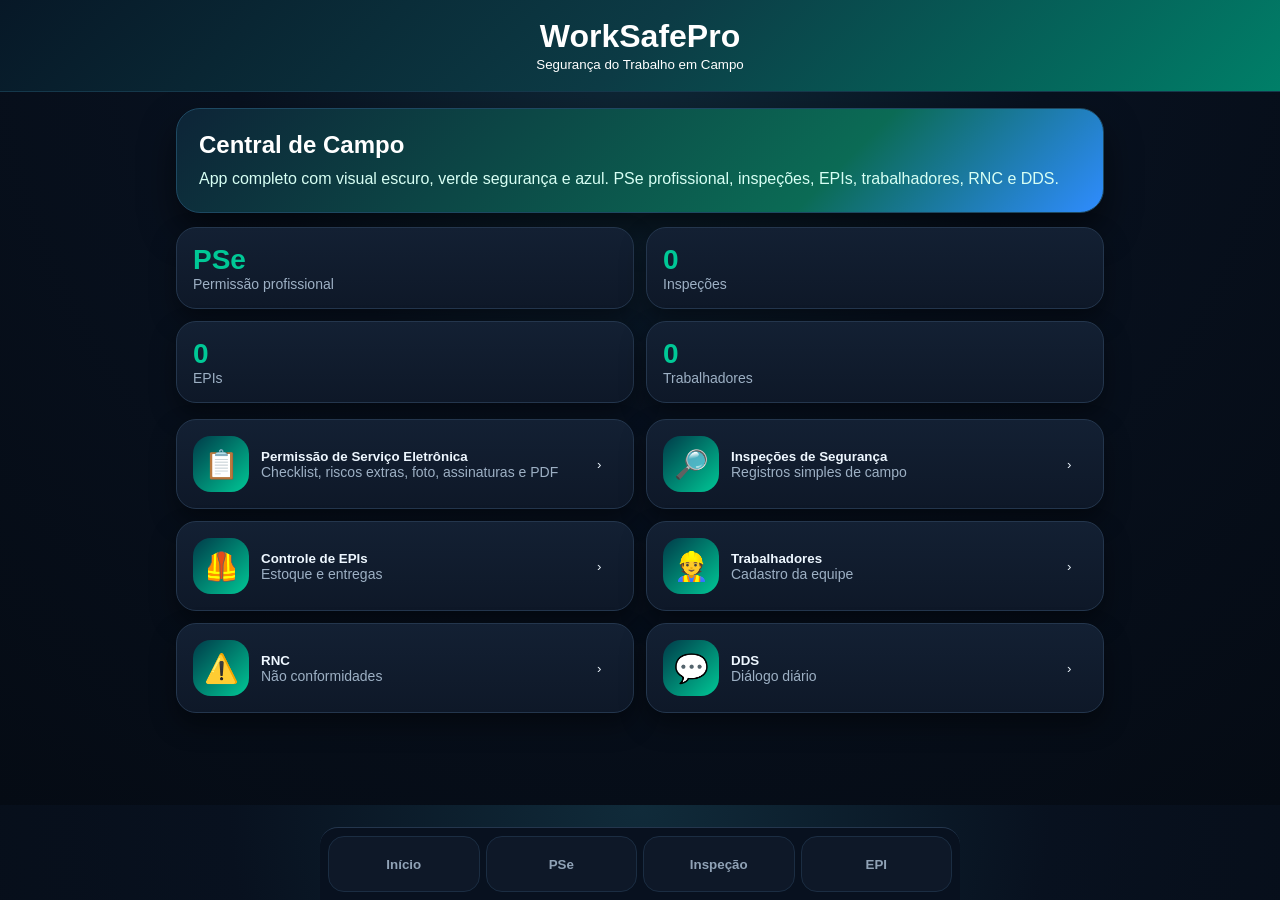
==== app/src/main/assets/app-full-dark.html @ dd575f2f "Add dark green blue full app shell" ====
<!DOCTYPE html><html lang="pt-BR"><head><meta charset="UTF-8"><meta name="viewport" content="width=device-width,initial-scale=1,maximum-scale=1,user-scalable=no"><title>WorkSafePro</title><style>*{box-sizing:border-box}:root{--bg:#08111f;--bg2:#0d1b2e;--card:#111c2e;--line:#24364d;--txt:#eef7ff;--mut:#9db0c4;--g:#00c896;--b:#2f8cff;--r:#ff4c4c}body{margin:0;background:radial-gradient(circle at top,#102b3a 0,#08111f 40%,#050b14 100%);font-family:Arial,sans-serif;color:var(--txt)}.top{background:linear-gradient(135deg,#071827,#0c3b45,#007f68);color:white;padding:18px;text-align:center;position:sticky;top:0;z-index:10;border-bottom:1px solid #15384b}.top h1{margin:0}.main{padding:16px 16px 92px;max-width:960px;margin:auto}.hero{background:linear-gradient(135deg,#0d2437,#0b6b55 70%,#2f8cff);color:white;border:1px solid #1e4962;border-radius:24px;padding:22px;margin-bottom:14px;box-shadow:0 18px 34px #0008}.hero h2{margin:0 0 8px}.hero p{margin:0;color:#d7fff4;line-height:1.45}.grid{display:grid;grid-template-columns:1fr 1fr;gap:12px}.card,.module,.item{background:linear-gradient(180deg,#132033,#0e1828);border:1px solid var(--line);border-radius:20px;padding:16px;box-shadow:0 12px 26px #0006}.card b{font-size:28px;color:var(--g)}.module{width:100%;display:grid;grid-template-columns:56px 1fr 20px;gap:12px;align-items:center;text-align:left;margin-top:12px;color:var(--txt)}.ico{width:56px;height:56px;border-radius:18px;background:linear-gradient(135deg,#003b49,#00c896);display:grid;place-items:center;font-size:28px}.mut{color:var(--mut);font-size:14px}.btn{width:100%;min-height:54px;border:0;border-radius:16px;background:linear-gradient(135deg,var(--g),#42e6c0);color:#03120e;font-weight:900;font-size:16px;margin-top:10px}.btn2{background:#0e1828;color:#d8f6ff;border:1px solid #31506d}.btnR{background:#2b1220;color:#ffb4c1;border:1px solid #693044}.bottom{position:fixed;bottom:0;left:0;right:0;background:#08111f;border-top:1px solid var(--line);display:grid;grid-template-columns:repeat(4,1fr);gap:6px;padding:8px}.bottom button{border:1px solid #1b2d42;background:#0e1828;color:#90a2b6;min-height:56px;border-radius:16px;font-weight:900}.bottom button:active,.bottom button.on{background:linear-gradient(135deg,#004a5c,#00c896);color:#03120e}.empty{text-align:center;background:#0e1828;border:1px dashed #2d425b;border-radius:18px;padding:36px 12px;color:var(--mut);margin-top:12px}@media(min-width:760px){.mods{display:grid;grid-template-columns:1fr 1fr;gap:12px}.module{margin-top:0}.bottom{max-width:960px;left:50%;transform:translateX(-50%);border-radius:18px 18px 0 0}}</style></head><body><header class="top"><h1>WorkSafePro</h1><small>Segurança do Trabalho em Campo</small></header><main id="app" class="main"></main><nav class="bottom"><button onclick="go('home')">Início</button><button onclick="openPse()">PSe</button><button onclick="go('insps')">Inspeção</button><button onclick="go('epis')">EPI</button></nav><script>const K='wsp-full-dark';let db=JSON.parse(localStorage.getItem(K)||'{"insps":[],"epis":[],"workers":[],"rncs":[],"dds":[]}'),cur='home';function save(){localStorage.setItem(K,JSON.stringify(db));render()}function esc(s){return String(s||'').replaceAll('&','&amp;').replaceAll('<','&lt;').replaceAll('"','&quot;')}function go(x){cur=x;render();scrollTo(0,0)}function openPse(){location.href='app-pse-dark.html'}function mod(i,t,s,g){return '<button class="module" onclick="'+g+'"><div class="ico">'+i+'</div><div><b>'+t+'</b><div class="mut">'+s+'</div></div><div>›</div></button>'}function render(){if(cur=='home')home();else page(cur)}function home(){app.innerHTML='<div class="hero"><h2>Central de Campo</h2><p>App completo com visual escuro, verde segurança e azul. PSe profissional, inspeções, EPIs, trabalhadores, RNC e DDS.</p></div><div class="grid"><div class="card"><b>PSe</b><div class="mut">Permissão profissional</div></div><div class="card"><b>'+db.insps.length+'</b><div class="mut">Inspeções</div></div><div class="card"><b>'+db.epis.length+'</b><div class="mut">EPIs</div></div><div class="card"><b>'+db.workers.length+'</b><div class="mut">Trabalhadores</div></div></div><div class="mods" style="margin-top:16px">'+mod('📋','Permissão de Serviço Eletrônica','Checklist, riscos extras, foto, assinaturas e PDF','openPse()')+mod('🔎','Inspeções de Segurança','Registros simples de campo','go(\'insps\')')+mod('🦺','Controle de EPIs','Estoque e entregas','go(\'epis\')')+mod('👷','Trabalhadores','Cadastro da equipe','go(\'workers\')')+mod('⚠️','RNC','Não conformidades','go(\'rncs\')')+mod('💬','DDS','Diálogo diário','go(\'dds\')')+'</div>'}function title(k){return{insps:'Inspeções de Segurança',epis:'Controle de EPIs',workers:'Trabalhadores',rncs:'Não Conformidades',dds:'DDS'}[k]||'Registros'}function page(k){let arr=db[k]||[];app.innerHTML='<div class="hero"><h2>'+title(k)+'</h2><p>Módulo preservado no app completo.</p></div><button class="btn" onclick="add(\''+k+'\')">Adicionar registro</button>'+(arr.length?arr.map((x,i)=>'<div class="item"><b>'+esc(x.nome)+'</b><div class="mut">'+esc(x.obs||'Registro salvo offline')+'</div><button class="btn btn2" onclick="edit(\''+k+'\','+i+')">Editar</button><button class="btn btnR" onclick="del(\''+k+'\','+i+')">Apagar</button></div>').join(''):'<div class="empty">Nenhum registro cadastrado.</div>')}function add(k){let nome=prompt('Nome/título do registro:');if(!nome)return;let obs=prompt('Observação:')||'';db[k].unshift({nome,obs});save()}function edit(k,i){let r=db[k][i],nome=prompt('Nome/título:',r.nome);if(!nome)return;r.nome=nome;r.obs=prompt('Observação:',r.obs)||'';save()}function del(k,i){if(confirm('Apagar registro?')){db[k].splice(i,1);save()}}render()</script></body></html>
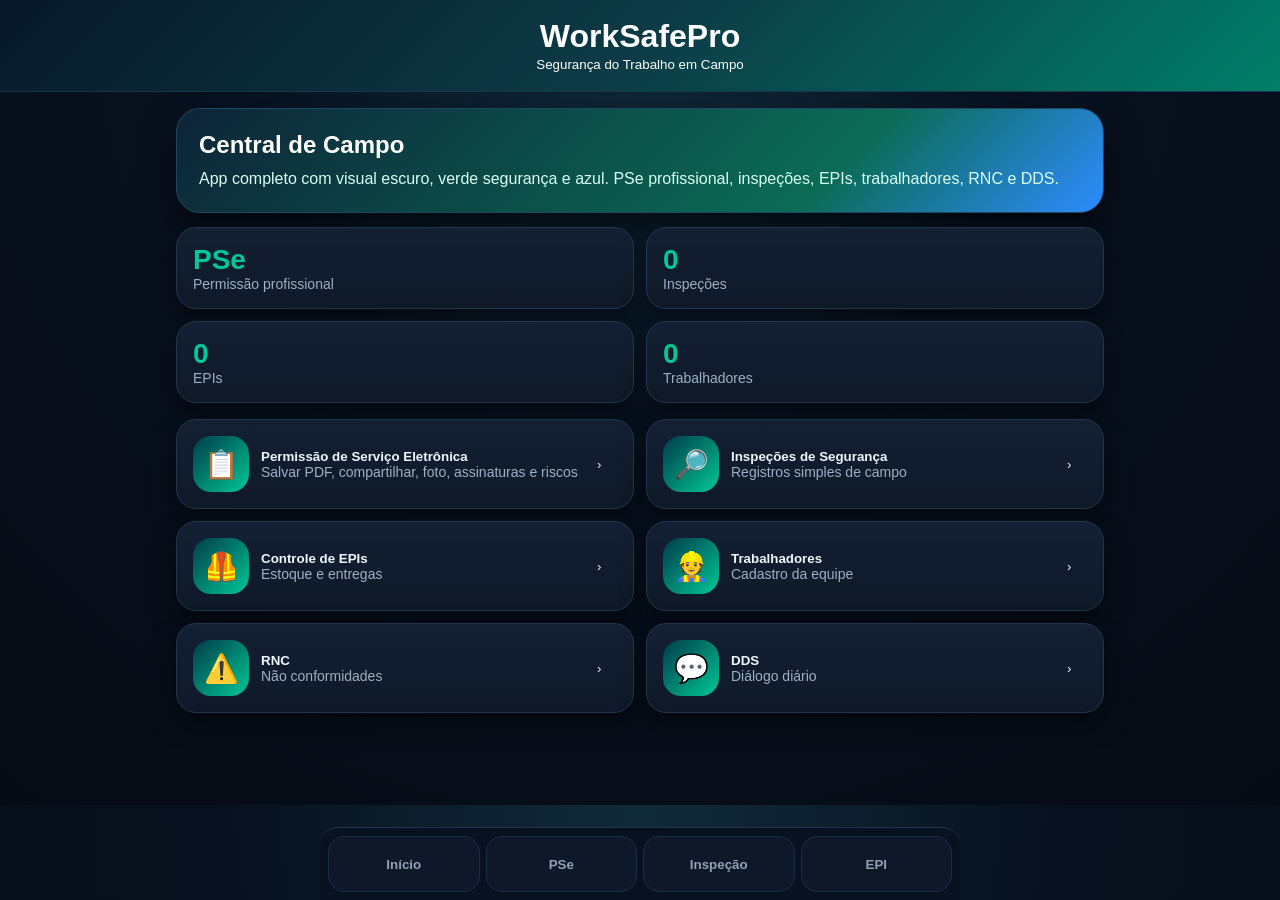
==== commit 644e1b06: "Point dark app to fixed PSe PDF module" ====
--- a/app/src/main/assets/app-full-dark.html
+++ b/app/src/main/assets/app-full-dark.html
@@ -1 +1 @@
-<!DOCTYPE html><html lang="pt-BR"><head><meta charset="UTF-8"><meta name="viewport" content="width=device-width,initial-scale=1,maximum-scale=1,user-scalable=no"><title>WorkSafePro</title><style>*{box-sizing:border-box}:root{--bg:#08111f;--bg2:#0d1b2e;--card:#111c2e;--line:#24364d;--txt:#eef7ff;--mut:#9db0c4;--g:#00c896;--b:#2f8cff;--r:#ff4c4c}body{margin:0;background:radial-gradient(circle at top,#102b3a 0,#08111f 40%,#050b14 100%);font-family:Arial,sans-serif;color:var(--txt)}.top{background:linear-gradient(135deg,#071827,#0c3b45,#007f68);color:white;padding:18px;text-align:center;position:sticky;top:0;z-index:10;border-bottom:1px solid #15384b}.top h1{margin:0}.main{padding:16px 16px 92px;max-width:960px;margin:auto}.hero{background:linear-gradient(135deg,#0d2437,#0b6b55 70%,#2f8cff);color:white;border:1px solid #1e4962;border-radius:24px;padding:22px;margin-bottom:14px;box-shadow:0 18px 34px #0008}.hero h2{margin:0 0 8px}.hero p{margin:0;color:#d7fff4;line-height:1.45}.grid{display:grid;grid-template-columns:1fr 1fr;gap:12px}.card,.module,.item{background:linear-gradient(180deg,#132033,#0e1828);border:1px solid var(--line);border-radius:20px;padding:16px;box-shadow:0 12px 26px #0006}.card b{font-size:28px;color:var(--g)}.module{width:100%;display:grid;grid-template-columns:56px 1fr 20px;gap:12px;align-items:center;text-align:left;margin-top:12px;color:var(--txt)}.ico{width:56px;height:56px;border-radius:18px;background:linear-gradient(135deg,#003b49,#00c896);display:grid;place-items:center;font-size:28px}.mut{color:var(--mut);font-size:14px}.btn{width:100%;min-height:54px;border:0;border-radius:16px;background:linear-gradient(135deg,var(--g),#42e6c0);color:#03120e;font-weight:900;font-size:16px;margin-top:10px}.btn2{background:#0e1828;color:#d8f6ff;border:1px solid #31506d}.btnR{background:#2b1220;color:#ffb4c1;border:1px solid #693044}.bottom{position:fixed;bottom:0;left:0;right:0;background:#08111f;border-top:1px solid var(--line);display:grid;grid-template-columns:repeat(4,1fr);gap:6px;padding:8px}.bottom button{border:1px solid #1b2d42;background:#0e1828;color:#90a2b6;min-height:56px;border-radius:16px;font-weight:900}.bottom button:active,.bottom button.on{background:linear-gradient(135deg,#004a5c,#00c896);color:#03120e}.empty{text-align:center;background:#0e1828;border:1px dashed #2d425b;border-radius:18px;padding:36px 12px;color:var(--mut);margin-top:12px}@media(min-width:760px){.mods{display:grid;grid-template-columns:1fr 1fr;gap:12px}.module{margin-top:0}.bottom{max-width:960px;left:50%;transform:translateX(-50%);border-radius:18px 18px 0 0}}</style></head><body><header class="top"><h1>WorkSafePro</h1><small>Segurança do Trabalho em Campo</small></header><main id="app" class="main"></main><nav class="bottom"><button onclick="go('home')">Início</button><button onclick="openPse()">PSe</button><button onclick="go('insps')">Inspeção</button><button onclick="go('epis')">EPI</button></nav><script>const K='wsp-full-dark';let db=JSON.parse(localStorage.getItem(K)||'{"insps":[],"epis":[],"workers":[],"rncs":[],"dds":[]}'),cur='home';function save(){localStorage.setItem(K,JSON.stringify(db));render()}function esc(s){return String(s||'').replaceAll('&','&amp;').replaceAll('<','&lt;').replaceAll('"','&quot;')}function go(x){cur=x;render();scrollTo(0,0)}function openPse(){location.href='app-pse-dark.html'}function mod(i,t,s,g){return '<button class="module" onclick="'+g+'"><div class="ico">'+i+'</div><div><b>'+t+'</b><div class="mut">'+s+'</div></div><div>›</div></button>'}function render(){if(cur=='home')home();else page(cur)}function home(){app.innerHTML='<div class="hero"><h2>Central de Campo</h2><p>App completo com visual escuro, verde segurança e azul. PSe profissional, inspeções, EPIs, trabalhadores, RNC e DDS.</p></div><div class="grid"><div class="card"><b>PSe</b><div class="mut">Permissão profissional</div></div><div class="card"><b>'+db.insps.length+'</b><div class="mut">Inspeções</div></div><div class="card"><b>'+db.epis.length+'</b><div class="mut">EPIs</div></div><div class="card"><b>'+db.workers.length+'</b><div class="mut">Trabalhadores</div></div></div><div class="mods" style="margin-top:16px">'+mod('📋','Permissão de Serviço Eletrônica','Checklist, riscos extras, foto, assinaturas e PDF','openPse()')+mod('🔎','Inspeções de Segurança','Registros simples de campo','go(\'insps\')')+mod('🦺','Controle de EPIs','Estoque e entregas','go(\'epis\')')+mod('👷','Trabalhadores','Cadastro da equipe','go(\'workers\')')+mod('⚠️','RNC','Não conformidades','go(\'rncs\')')+mod('💬','DDS','Diálogo diário','go(\'dds\')')+'</div>'}function title(k){return{insps:'Inspeções de Segurança',epis:'Controle de EPIs',workers:'Trabalhadores',rncs:'Não Conformidades',dds:'DDS'}[k]||'Registros'}function page(k){let arr=db[k]||[];app.innerHTML='<div class="hero"><h2>'+title(k)+'</h2><p>Módulo preservado no app completo.</p></div><button class="btn" onclick="add(\''+k+'\')">Adicionar registro</button>'+(arr.length?arr.map((x,i)=>'<div class="item"><b>'+esc(x.nome)+'</b><div class="mut">'+esc(x.obs||'Registro salvo offline')+'</div><button class="btn btn2" onclick="edit(\''+k+'\','+i+')">Editar</button><button class="btn btnR" onclick="del(\''+k+'\','+i+')">Apagar</button></div>').join(''):'<div class="empty">Nenhum registro cadastrado.</div>')}function add(k){let nome=prompt('Nome/título do registro:');if(!nome)return;let obs=prompt('Observação:')||'';db[k].unshift({nome,obs});save()}function edit(k,i){let r=db[k][i],nome=prompt('Nome/título:',r.nome);if(!nome)return;r.nome=nome;r.obs=prompt('Observação:',r.obs)||'';save()}function del(k,i){if(confirm('Apagar registro?')){db[k].splice(i,1);save()}}render()</script></body></html>+<!DOCTYPE html><html lang="pt-BR"><head><meta charset="UTF-8"><meta name="viewport" content="width=device-width,initial-scale=1,maximum-scale=1,user-scalable=no"><title>WorkSafePro</title><style>*{box-sizing:border-box}:root{--bg:#08111f;--bg2:#0d1b2e;--card:#111c2e;--line:#24364d;--txt:#eef7ff;--mut:#9db0c4;--g:#00c896;--b:#2f8cff;--r:#ff4c4c}body{margin:0;background:radial-gradient(circle at top,#102b3a 0,#08111f 40%,#050b14 100%);font-family:Arial,sans-serif;color:var(--txt)}.top{background:linear-gradient(135deg,#071827,#0c3b45,#007f68);color:white;padding:18px;text-align:center;position:sticky;top:0;z-index:10;border-bottom:1px solid #15384b}.top h1{margin:0}.main{padding:16px 16px 92px;max-width:960px;margin:auto}.hero{background:linear-gradient(135deg,#0d2437,#0b6b55 70%,#2f8cff);color:white;border:1px solid #1e4962;border-radius:24px;padding:22px;margin-bottom:14px;box-shadow:0 18px 34px #0008}.hero h2{margin:0 0 8px}.hero p{margin:0;color:#d7fff4;line-height:1.45}.grid{display:grid;grid-template-columns:1fr 1fr;gap:12px}.card,.module,.item{background:linear-gradient(180deg,#132033,#0e1828);border:1px solid var(--line);border-radius:20px;padding:16px;box-shadow:0 12px 26px #0006}.card b{font-size:28px;color:var(--g)}.module{width:100%;display:grid;grid-template-columns:56px 1fr 20px;gap:12px;align-items:center;text-align:left;margin-top:12px;color:var(--txt)}.ico{width:56px;height:56px;border-radius:18px;background:linear-gradient(135deg,#003b49,#00c896);display:grid;place-items:center;font-size:28px}.mut{color:var(--mut);font-size:14px}.btn{width:100%;min-height:54px;border:0;border-radius:16px;background:linear-gradient(135deg,var(--g),#42e6c0);color:#03120e;font-weight:900;font-size:16px;margin-top:10px}.btn2{background:#0e1828;color:#d8f6ff;border:1px solid #31506d}.btnR{background:#2b1220;color:#ffb4c1;border:1px solid #693044}.bottom{position:fixed;bottom:0;left:0;right:0;background:#08111f;border-top:1px solid var(--line);display:grid;grid-template-columns:repeat(4,1fr);gap:6px;padding:8px}.bottom button{border:1px solid #1b2d42;background:#0e1828;color:#90a2b6;min-height:56px;border-radius:16px;font-weight:900}.bottom button:active,.bottom button.on{background:linear-gradient(135deg,#004a5c,#00c896);color:#03120e}.empty{text-align:center;background:#0e1828;border:1px dashed #2d425b;border-radius:18px;padding:36px 12px;color:var(--mut);margin-top:12px}@media(min-width:760px){.mods{display:grid;grid-template-columns:1fr 1fr;gap:12px}.module{margin-top:0}.bottom{max-width:960px;left:50%;transform:translateX(-50%);border-radius:18px 18px 0 0}}</style></head><body><header class="top"><h1>WorkSafePro</h1><small>Segurança do Trabalho em Campo</small></header><main id="app" class="main"></main><nav class="bottom"><button onclick="go('home')">Início</button><button onclick="openPse()">PSe</button><button onclick="go('insps')">Inspeção</button><button onclick="go('epis')">EPI</button></nav><script>const K='wsp-full-dark';let db=JSON.parse(localStorage.getItem(K)||'{"insps":[],"epis":[],"workers":[],"rncs":[],"dds":[]}'),cur='home';function save(){localStorage.setItem(K,JSON.stringify(db));render()}function esc(s){return String(s||'').replaceAll('&','&amp;').replaceAll('<','&lt;').replaceAll('"','&quot;')}function go(x){cur=x;render();scrollTo(0,0)}function openPse(){location.href='app-pse-dark2.html'}function mod(i,t,s,g){return '<button class="module" onclick="'+g+'"><div class="ico">'+i+'</div><div><b>'+t+'</b><div class="mut">'+s+'</div></div><div>›</div></button>'}function render(){if(cur=='home')home();else page(cur)}function home(){app.innerHTML='<div class="hero"><h2>Central de Campo</h2><p>App completo com visual escuro, verde segurança e azul. PSe profissional, inspeções, EPIs, trabalhadores, RNC e DDS.</p></div><div class="grid"><div class="card"><b>PSe</b><div class="mut">Permissão profissional</div></div><div class="card"><b>'+db.insps.length+'</b><div class="mut">Inspeções</div></div><div class="card"><b>'+db.epis.length+'</b><div class="mut">EPIs</div></div><div class="card"><b>'+db.workers.length+'</b><div class="mut">Trabalhadores</div></div></div><div class="mods" style="margin-top:16px">'+mod('📋','Permissão de Serviço Eletrônica','Salvar PDF, compartilhar, foto, assinaturas e riscos','openPse()')+mod('🔎','Inspeções de Segurança','Registros simples de campo','go(\'insps\')')+mod('🦺','Controle de EPIs','Estoque e entregas','go(\'epis\')')+mod('👷','Trabalhadores','Cadastro da equipe','go(\'workers\')')+mod('⚠️','RNC','Não conformidades','go(\'rncs\')')+mod('💬','DDS','Diálogo diário','go(\'dds\')')+'</div>'}function title(k){return{insps:'Inspeções de Segurança',epis:'Controle de EPIs',workers:'Trabalhadores',rncs:'Não Conformidades',dds:'DDS'}[k]||'Registros'}function page(k){let arr=db[k]||[];app.innerHTML='<div class="hero"><h2>'+title(k)+'</h2><p>Módulo preservado no app completo.</p></div><button class="btn" onclick="add(\''+k+'\')">Adicionar registro</button>'+(arr.length?arr.map((x,i)=>'<div class="item"><b>'+esc(x.nome)+'</b><div class="mut">'+esc(x.obs||'Registro salvo offline')+'</div><button class="btn btn2" onclick="edit(\''+k+'\','+i+')">Editar</button><button class="btn btnR" onclick="del(\''+k+'\','+i+')">Apagar</button></div>').join(''):'<div class="empty">Nenhum registro cadastrado.</div>')}function add(k){let nome=prompt('Nome/título do registro:');if(!nome)return;let obs=prompt('Observação:')||'';db[k].unshift({nome,obs});save()}function edit(k,i){let r=db[k][i],nome=prompt('Nome/título:',r.nome);if(!nome)return;r.nome=nome;r.obs=prompt('Observação:',r.obs)||'';save()}function del(k,i){if(confirm('Apagar registro?')){db[k].splice(i,1);save()}}render()</script></body></html>
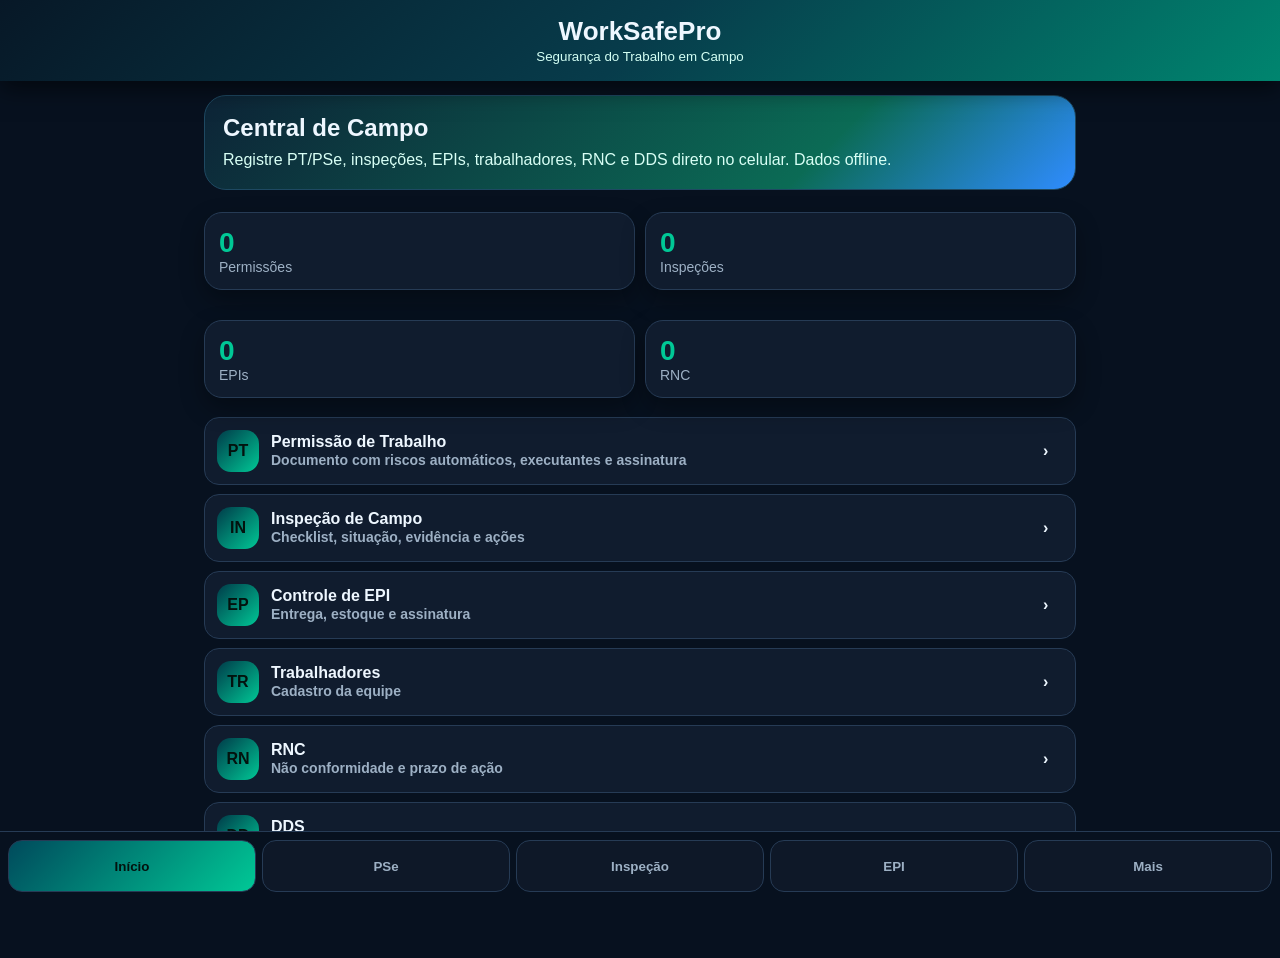
==== commit 8057277b: "Replace app with stable functional field modules" ====
--- a/app/src/main/assets/app-full-dark.html
+++ b/app/src/main/assets/app-full-dark.html
@@ -1 +1 @@
-<!DOCTYPE html><html lang="pt-BR"><head><meta charset="UTF-8"><meta name="viewport" content="width=device-width,initial-scale=1,maximum-scale=1,user-scalable=no"><title>WorkSafePro</title><style>*{box-sizing:border-box}:root{--bg:#08111f;--bg2:#0d1b2e;--card:#111c2e;--line:#24364d;--txt:#eef7ff;--mut:#9db0c4;--g:#00c896;--b:#2f8cff;--r:#ff4c4c}body{margin:0;background:radial-gradient(circle at top,#102b3a 0,#08111f 40%,#050b14 100%);font-family:Arial,sans-serif;color:var(--txt)}.top{background:linear-gradient(135deg,#071827,#0c3b45,#007f68);color:white;padding:18px;text-align:center;position:sticky;top:0;z-index:10;border-bottom:1px solid #15384b}.top h1{margin:0}.main{padding:16px 16px 92px;max-width:960px;margin:auto}.hero{background:linear-gradient(135deg,#0d2437,#0b6b55 70%,#2f8cff);color:white;border:1px solid #1e4962;border-radius:24px;padding:22px;margin-bottom:14px;box-shadow:0 18px 34px #0008}.hero h2{margin:0 0 8px}.hero p{margin:0;color:#d7fff4;line-height:1.45}.grid{display:grid;grid-template-columns:1fr 1fr;gap:12px}.card,.module,.item{background:linear-gradient(180deg,#132033,#0e1828);border:1px solid var(--line);border-radius:20px;padding:16px;box-shadow:0 12px 26px #0006}.card b{font-size:28px;color:var(--g)}.module{width:100%;display:grid;grid-template-columns:56px 1fr 20px;gap:12px;align-items:center;text-align:left;margin-top:12px;color:var(--txt)}.ico{width:56px;height:56px;border-radius:18px;background:linear-gradient(135deg,#003b49,#00c896);display:grid;place-items:center;font-size:28px}.mut{color:var(--mut);font-size:14px}.btn{width:100%;min-height:54px;border:0;border-radius:16px;background:linear-gradient(135deg,var(--g),#42e6c0);color:#03120e;font-weight:900;font-size:16px;margin-top:10px}.btn2{background:#0e1828;color:#d8f6ff;border:1px solid #31506d}.btnR{background:#2b1220;color:#ffb4c1;border:1px solid #693044}.bottom{position:fixed;bottom:0;left:0;right:0;background:#08111f;border-top:1px solid var(--line);display:grid;grid-template-columns:repeat(4,1fr);gap:6px;padding:8px}.bottom button{border:1px solid #1b2d42;background:#0e1828;color:#90a2b6;min-height:56px;border-radius:16px;font-weight:900}.bottom button:active,.bottom button.on{background:linear-gradient(135deg,#004a5c,#00c896);color:#03120e}.empty{text-align:center;background:#0e1828;border:1px dashed #2d425b;border-radius:18px;padding:36px 12px;color:var(--mut);margin-top:12px}@media(min-width:760px){.mods{display:grid;grid-template-columns:1fr 1fr;gap:12px}.module{margin-top:0}.bottom{max-width:960px;left:50%;transform:translateX(-50%);border-radius:18px 18px 0 0}}</style></head><body><header class="top"><h1>WorkSafePro</h1><small>Segurança do Trabalho em Campo</small></header><main id="app" class="main"></main><nav class="bottom"><button onclick="go('home')">Início</button><button onclick="openPse()">PSe</button><button onclick="go('insps')">Inspeção</button><button onclick="go('epis')">EPI</button></nav><script>const K='wsp-full-dark';let db=JSON.parse(localStorage.getItem(K)||'{"insps":[],"epis":[],"workers":[],"rncs":[],"dds":[]}'),cur='home';function save(){localStorage.setItem(K,JSON.stringify(db));render()}function esc(s){return String(s||'').replaceAll('&','&amp;').replaceAll('<','&lt;').replaceAll('"','&quot;')}function go(x){cur=x;render();scrollTo(0,0)}function openPse(){location.href='app-pse-dark2.html'}function mod(i,t,s,g){return '<button class="module" onclick="'+g+'"><div class="ico">'+i+'</div><div><b>'+t+'</b><div class="mut">'+s+'</div></div><div>›</div></button>'}function render(){if(cur=='home')home();else page(cur)}function home(){app.innerHTML='<div class="hero"><h2>Central de Campo</h2><p>App completo com visual escuro, verde segurança e azul. PSe profissional, inspeções, EPIs, trabalhadores, RNC e DDS.</p></div><div class="grid"><div class="card"><b>PSe</b><div class="mut">Permissão profissional</div></div><div class="card"><b>'+db.insps.length+'</b><div class="mut">Inspeções</div></div><div class="card"><b>'+db.epis.length+'</b><div class="mut">EPIs</div></div><div class="card"><b>'+db.workers.length+'</b><div class="mut">Trabalhadores</div></div></div><div class="mods" style="margin-top:16px">'+mod('📋','Permissão de Serviço Eletrônica','Salvar PDF, compartilhar, foto, assinaturas e riscos','openPse()')+mod('🔎','Inspeções de Segurança','Registros simples de campo','go(\'insps\')')+mod('🦺','Controle de EPIs','Estoque e entregas','go(\'epis\')')+mod('👷','Trabalhadores','Cadastro da equipe','go(\'workers\')')+mod('⚠️','RNC','Não conformidades','go(\'rncs\')')+mod('💬','DDS','Diálogo diário','go(\'dds\')')+'</div>'}function title(k){return{insps:'Inspeções de Segurança',epis:'Controle de EPIs',workers:'Trabalhadores',rncs:'Não Conformidades',dds:'DDS'}[k]||'Registros'}function page(k){let arr=db[k]||[];app.innerHTML='<div class="hero"><h2>'+title(k)+'</h2><p>Módulo preservado no app completo.</p></div><button class="btn" onclick="add(\''+k+'\')">Adicionar registro</button>'+(arr.length?arr.map((x,i)=>'<div class="item"><b>'+esc(x.nome)+'</b><div class="mut">'+esc(x.obs||'Registro salvo offline')+'</div><button class="btn btn2" onclick="edit(\''+k+'\','+i+')">Editar</button><button class="btn btnR" onclick="del(\''+k+'\','+i+')">Apagar</button></div>').join(''):'<div class="empty">Nenhum registro cadastrado.</div>')}function add(k){let nome=prompt('Nome/título do registro:');if(!nome)return;let obs=prompt('Observação:')||'';db[k].unshift({nome,obs});save()}function edit(k,i){let r=db[k][i],nome=prompt('Nome/título:',r.nome);if(!nome)return;r.nome=nome;r.obs=prompt('Observação:',r.obs)||'';save()}function del(k,i){if(confirm('Apagar registro?')){db[k].splice(i,1);save()}}render()</script></body></html>+<!DOCTYPE html><html lang="pt-BR"><head><meta charset="UTF-8"><meta name="viewport" content="width=device-width,initial-scale=1,maximum-scale=1,user-scalable=no"><title>WorkSafePro</title><style>*{box-sizing:border-box}body{margin:0;background:#07111f;color:#eef7ff;font-family:Arial,sans-serif}header{position:sticky;top:0;z-index:5;background:linear-gradient(135deg,#071827,#073c4b,#00856f);padding:16px;text-align:center;box-shadow:0 8px 22px #0008}h1{margin:0;font-size:26px}small{color:#d3fff4}.wrap{padding:14px 14px 88px;max-width:900px;margin:auto}.hero{background:linear-gradient(135deg,#0d2437,#0b6b55 70%,#2f8cff);border:1px solid #1e4962;border-radius:22px;padding:18px;margin-bottom:12px}.hero h2{margin:0 0 6px}.hero p{margin:0;color:#d8fff5;line-height:1.45}.grid{display:grid;grid-template-columns:1fr 1fr;gap:10px}.card,.box,.item{background:#101c2e;border:1px solid #263b55;border-radius:18px;padding:14px;margin:10px 0;box-shadow:0 10px 24px #0005}.card b{font-size:28px;color:#00c896}.mut{color:#9db0c4;font-size:14px}.menu button,.btn{width:100%;min-height:52px;border:0;border-radius:15px;padding:12px;margin-top:9px;font-size:16px;font-weight:900;background:linear-gradient(135deg,#00c896,#45e5c3);color:#03120e}.btn2{background:#0e1828;color:#d8f6ff;border:1px solid #31506d}.btnR{background:#321021;color:#ffc1cd;border:1px solid #77344a}.menu button{display:grid;grid-template-columns:42px 1fr 20px;align-items:center;gap:12px;text-align:left;background:#101c2e;color:#eef7ff;border:1px solid #263b55}.ico{width:42px;height:42px;border-radius:14px;background:linear-gradient(135deg,#003b49,#00c896);display:grid;place-items:center;color:#03120e;font-weight:900}.bottom{position:fixed;bottom:0;left:0;right:0;background:#07111f;border-top:1px solid #263b55;display:grid;grid-template-columns:repeat(5,1fr);gap:6px;padding:8px}.bottom button{min-height:52px;border-radius:14px;border:1px solid #263b55;background:#0e1828;color:#9db0c4;font-weight:900}.bottom button.on{background:linear-gradient(135deg,#004a5c,#00c896);color:#03120e}label{display:block;margin-top:10px;font-size:13px;font-weight:900;color:#b8c7d8}input,select,textarea{width:100%;min-height:48px;background:#081321;color:#eef7ff;border:1px solid #31506d;border-radius:12px;padding:11px;font-size:16px;margin-top:5px}textarea{min-height:90px}.row{display:grid;grid-template-columns:1fr 1fr;gap:10px}.section{background:linear-gradient(135deg,#003b49,#00c896);color:#03120e;border-radius:12px;padding:10px;font-weight:900;margin:14px 0 8px}.chips{display:flex;gap:7px;flex-wrap:wrap}.chip{border:1px solid #31506d;border-radius:999px;padding:9px 11px;background:#081321;color:#d8e8f8;font-weight:800}.chip input{width:auto;min-height:auto;margin:0 4px 0 0}.sig{background:white;height:145px;border-radius:13px;margin-top:7px;touch-action:none}.sig canvas{width:100%;height:145px;display:block}.photo{border:1px dashed #31506d;border-radius:14px;min-height:130px;display:grid;place-items:center;margin-top:8px;color:#9db0c4;overflow:hidden}.photo img{max-width:100%;max-height:240px}.empty{text-align:center;color:#9db0c4;padding:30px 10px;border:1px dashed #31506d;border-radius:16px;background:#0e1828}@media print{body{background:white;color:#111}.noPrint,header,.bottom{display:none!important}.wrap{padding:0}.box{box-shadow:none;border:1px solid #333;color:#111;background:white}.section{color:white;background:#123}.mut{color:#333}}</style></head><body><header class="noPrint"><h1>WorkSafePro</h1><small>Segurança do Trabalho em Campo</small></header><main id="app" class="wrap"></main><nav class="bottom noPrint"><button id="bhome" onclick="go('home')">Início</button><button id="bpse" onclick="go('pse')">PSe</button><button id="binsp" onclick="go('insp')">Inspeção</button><button id="bepi" onclick="go('epi')">EPI</button><button id="bmore" onclick="go('more')">Mais</button></nav><script>const K='wsp-stable-2026';let db=JSON.parse(localStorage.getItem(K)||'{"pse":[],"insp":[],"epi":[],"trab":[],"rnc":[],"dds":[]}'),view='home',edit=null,photoData='',sigs={};const riscos={Altura:['Queda de pessoa','Queda de material','Ancoragem inadequada','Condição climática'],Eletrico:['Choque elétrico','Arco elétrico','Energização acidental','Ausência de bloqueio'],Quente:['Incêndio','Explosão','Queimadura','Fagulhas'],Confinado:['Atmosfera perigosa','Baixo oxigênio','Resgate difícil','Engolfamento'],Escavacao:['Soterramento','Queda no interior','Interferência subterrânea','Acesso inadequado'],Geral:['Prensamento','Corte','Ruído','Poeira','Postura inadequada']};function save(){localStorage.setItem(K,JSON.stringify(db))}function esc(s){return String(s||'').replace(/[&<>\"]/g,m=>({'&':'&amp;','<':'&lt;','>':'&gt;','"':'&quot;'}[m]))}function go(v){view=v;edit=null;photoData='';sigs={};render();scrollTo(0,0)}function mark(){['home','pse','insp','epi','more'].forEach(x=>{let b=document.getElementById('b'+x);if(b)b.className=view==x?'on':''})}function render(){mark();if(view==='home')home();else if(view==='pse')list('pse','Permissão de Trabalho','Nova Permissão de Trabalho');else if(view==='insp')list('insp','Inspeções de Campo','Nova Inspeção');else if(view==='epi')list('epi','Controle de EPI','Nova Entrega/Controle');else if(view==='more')more();else if(view==='trab')list('trab','Trabalhadores','Novo Trabalhador');else if(view==='rnc')list('rnc','RNC','Nova Não Conformidade');else if(view==='dds')list('dds','DDS','Novo DDS')}function home(){app.innerHTML='<div class="hero"><h2>Central de Campo</h2><p>Registre PT/PSe, inspeções, EPIs, trabalhadores, RNC e DDS direto no celular. Dados offline.</p></div><div class="grid"><div class="card"><b>'+db.pse.length+'</b><div class="mut">Permissões</div></div><div class="card"><b>'+db.insp.length+'</b><div class="mut">Inspeções</div></div><div class="card"><b>'+db.epi.length+'</b><div class="mut">EPIs</div></div><div class="card"><b>'+db.rnc.length+'</b><div class="mut">RNC</div></div></div><div class="menu">'+m('PT','Permissão de Trabalho','Documento com riscos automáticos, executantes e assinatura','go(\'pse\')')+m('IN','Inspeção de Campo','Checklist, situação, evidência e ações','go(\'insp\')')+m('EP','Controle de EPI','Entrega, estoque e assinatura','go(\'epi\')')+m('TR','Trabalhadores','Cadastro da equipe','go(\'trab\')')+m('RN','RNC','Não conformidade e prazo de ação','go(\'rnc\')')+m('DD','DDS','Registro de diálogo de segurança','go(\'dds\')')+'</div>'}function m(i,t,s,a){return '<button onclick="'+a+'"><span class="ico">'+i+'</span><span><b>'+t+'</b><br><small class="mut">'+s+'</small></span><span>›</span></button>'}function more(){app.innerHTML='<div class="hero"><h2>Mais módulos</h2><p>Acesso rápido aos cadastros auxiliares.</p></div><div class="menu">'+m('TR','Trabalhadores','Cadastro da equipe','go(\'trab\')')+m('RN','RNC','Gestão de não conformidade','go(\'rnc\')')+m('DD','DDS','Diálogo diário de segurança','go(\'dds\')')+'</div><div class="box"><button class="btn btn2" onclick="backup()">Exportar backup JSON</button><label>Importar backup<input type="file" accept="application/json" onchange="importBackup(this)"></label></div>'}function list(k,t,btn){let arr=db[k]||[];app.innerHTML='<div class="hero"><h2>'+t+'</h2><p>Adicionar, editar, apagar, visualizar e exportar.</p></div><button class="btn" onclick="form(\''+k+'\')">'+btn+'</button>'+(arr.length?arr.map((x,i)=>'<div class="item"><b>'+esc(x.titulo||x.nome||x.tipo||t)+'</b><div class="mut">'+esc(x.data||'')+' '+esc(x.local||x.funcionario||'')+'</div><button class="btn btn2" onclick="viewRec(\''+k+'\','+i+')">Visualizar/PDF</button><button class="btn btn2" onclick="form(\''+k+'\','+i+')">Editar</button><button class="btn btnR" onclick="del(\''+k+'\','+i+')">Apagar</button></div>').join(''):'<div class="empty">Nenhum registro cadastrado.</div>')}function del(k,i){if(confirm('Apagar registro?')){db[k].splice(i,1);save();render()}}function form(k,i){edit=i;let r=i!=null?db[k][i]:{};photoData=r.foto||'';sigs={ass:r.ass||''};if(k==='pse')return formPse(r);if(k==='insp')return formInsp(r);if(k==='epi')return formEpi(r);if(k==='trab')return formTrab(r);if(k==='rnc')return formRnc(r);if(k==='dds')return formDds(r)}function baseFields(r){return '<div class="row"><label>Data<input id="data" type="date" value="'+esc(r.data||new Date().toISOString().slice(0,10))+'"></label><label>Local<input id="local" value="'+esc(r.local||'')+'"></label></div>'}function formPse(r){app.innerHTML='<div class="hero"><h2>Permissão de Trabalho</h2><p>Riscos automáticos por tipo, campos manuais, executantes e assinatura.</p></div><div class="box"><div class="section">Informações gerais</div>'+baseFields(r)+'<label>Empresa<input id="empresa" value="'+esc(r.empresa||'')+'"></label><label>Tipo de trabalho<select id="tipo" onchange="autoRiscos()"><option>Geral</option><option>Altura</option><option>Eletrico</option><option>Quente</option><option>Confinado</option><option>Escavacao</option></select></label><label>Descrição<textarea id="desc">'+esc(r.desc||'')+'</textarea></label><label>Executantes com função<textarea id="exec" placeholder="Nome - Função">'+esc(r.exec||'')+'</textarea></label><div class="section">Riscos automáticos e adicionais</div><div id="riskBox"></div><label>Riscos adicionais<textarea id="riskExtra">'+esc(r.riskExtra||'')+'</textarea></label><div class="section">Medidas / checklist</div>'+checks(r)+'<div class="section">Assinatura do responsável</div>'+sigBox('ass')+'<div class="section">Evidência fotográfica</div>'+photoBox()+'<button class="btn" onclick="savePse()">Salvar PSe</button><button class="btn btn2" onclick="savePse(true)">Salvar e visualizar/PDF</button><button class="btn btnR" onclick="go(\'pse\')">Cancelar</button></div>';document.getElementById('tipo').value=r.tipo||'Geral';autoRiscos(r.riscos);setupSig('ass',r.ass)}function autoRiscos(old){let tipo=document.getElementById('tipo').value;let rs=old||riscos[tipo]||riscos.Geral;riskBox.innerHTML=rs.map(x=>'<label class="chip"><input type="checkbox" checked> '+esc(x)+'</label>').join('')}function checks(r){let c=r.check||{};let qs=['Área isolada e sinalizada','EPI obrigatório disponível','Ferramentas inspecionadas','Equipe orientada','Emergência definida','Permissão aprovada'];return qs.map((q,i)=>'<label class="chip"><input type="checkbox" id="c'+i+'" '+(c[q]?'checked':'')+'> '+q+'</label>').join('')}function formInsp(r){app.innerHTML='<div class="hero"><h2>Inspeção de Campo</h2><p>Registro rápido com situação, checklist e evidência.</p></div><div class="box">'+baseFields(r)+'<label>Atividade inspecionada<input id="titulo" value="'+esc(r.titulo||'')+'"></label><label>Situação<select id="situacao"><option>Conforme</option><option>Não conforme</option><option>Parcial</option></select></label><label>Observações<textarea id="obs">'+esc(r.obs||'')+'</textarea></label>'+photoBox()+'<button class="btn" onclick="saveSimple(\'insp\')">Salvar</button></div>';situacao.value=r.situacao||'Conforme'}function formEpi(r){app.innerHTML='<div class="hero"><h2>Controle de EPI</h2><p>Entrega ou controle de estoque com assinatura.</p></div><div class="box">'+baseFields(r)+'<label>Funcionário<input id="funcionario" value="'+esc(r.funcionario||'')+'"></label><label>EPI<input id="titulo" value="'+esc(r.titulo||'')+'"></label><div class="row"><label>CA<input id="ca" value="'+esc(r.ca||'')+'"></label><label>Quantidade<input id="qtd" type="number" value="'+esc(r.qtd||1)+'"></label></div><label>Observação<textarea id="obs">'+esc(r.obs||'')+'</textarea></label><div class="section">Assinatura do funcionário</div>'+sigBox('ass')+'<button class="btn" onclick="saveSimple(\'epi\')">Salvar</button></div>';setupSig('ass',r.ass)}function formTrab(r){app.innerHTML='<div class="hero"><h2>Trabalhador</h2><p>Cadastro da equipe.</p></div><div class="box"><label>Nome<input id="nome" value="'+esc(r.nome||'')+'"></label><label>Função<input id="funcao" value="'+esc(r.funcao||'')+'"></label><label>Empresa<input id="empresa" value="'+esc(r.empresa||'')+'"></label><label>Treinamentos<textarea id="obs" placeholder="NR-35 válido até...">'+esc(r.obs||'')+'</textarea></label><button class="btn" onclick="saveSimple(\'trab\')">Salvar</button></div>'}function formRnc(r){app.innerHTML='<div class="hero"><h2>RNC</h2><p>Não conformidade com ação e prazo.</p></div><div class="box">'+baseFields(r)+'<label>Título<input id="titulo" value="'+esc(r.titulo||'')+'"></label><label>Descrição<textarea id="obs">'+esc(r.obs||'')+'</textarea></label><label>Ação corretiva<textarea id="acao">'+esc(r.acao||'')+'</textarea></label><label>Prazo<input id="prazo" type="date" value="'+esc(r.prazo||'')+'"></label><button class="btn" onclick="saveSimple(\'rnc\')">Salvar</button></div>'}function formDds(r){app.innerHTML='<div class="hero"><h2>DDS</h2><p>Diálogo diário de segurança.</p></div><div class="box">'+baseFields(r)+'<label>Tema<input id="titulo" value="'+esc(r.titulo||'')+'"></label><label>Participantes<textarea id="participantes">'+esc(r.participantes||'')+'</textarea></label><label>Resumo<textarea id="obs">'+esc(r.obs||'')+'</textarea></label><button class="btn" onclick="saveSimple(\'dds\')">Salvar</button></div>'}function photoBox(){return '<input id="foto" type="file" accept="image/*" onchange="loadPhoto(this)"><div class="photo" id="photoPrev">'+(photoData?'<img src="'+photoData+'">':'Nenhuma foto')+'</div>'}function loadPhoto(inp){let f=inp.files[0];if(!f)return;let rd=new FileReader();rd.onload=()=>{photoData=rd.result;photoPrev.innerHTML='<img src="'+photoData+'">'};rd.readAsDataURL(f)}function sigBox(id){return '<div class="sig"><canvas id="'+id+'"></canvas></div><button class="btn btn2" onclick="clearSig(\''+id+'\')">Limpar assinatura</button>'}function setupSig(id,data){let c=document.getElementById(id),ctx=c.getContext('2d'),down=false,last=null;function size(){let r=c.getBoundingClientRect(),d=devicePixelRatio||1;c.width=r.width*d;c.height=r.height*d;ctx.setTransform(d,0,0,d,0,0);ctx.lineWidth=3;ctx.strokeStyle='#123';ctx.lineCap='round';if(data){let img=new Image();img.onload=()=>ctx.drawImage(img,0,0,r.width,r.height);img.src=data}}function pos(e){let r=c.getBoundingClientRect(),t=e.touches?e.touches[0]:e;return{x:t.clientX-r.left,y:t.clientY-r.top}}function st(e){e.preventDefault();down=true;last=pos(e)}function mv(e){if(!down)return;e.preventDefault();let p=pos(e);ctx.beginPath();ctx.moveTo(last.x,last.y);ctx.lineTo(p.x,p.y);ctx.stroke();last=p;sigs[id]=c.toDataURL('image/png')}function en(){down=false;sigs[id]=c.toDataURL('image/png')}setTimeout(size,50);c.addEventListener('touchstart',st,{passive:false});c.addEventListener('touchmove',mv,{passive:false});c.addEventListener('touchend',en);c.addEventListener('mousedown',st);c.addEventListener('mousemove',mv);window.addEventListener('mouseup',en)}function clearSig(id){let c=document.getElementById(id);c.getContext('2d').clearRect(0,0,c.width,c.height);sigs[id]=''}function savePse(open){let tipo=document.getElementById('tipo').value;let rs=[...riskBox.querySelectorAll('input:checked')].map(x=>x.parentNode.textContent.trim());let check={};['Área isolada e sinalizada','EPI obrigatório disponível','Ferramentas inspecionadas','Equipe orientada','Emergência definida','Permissão aprovada'].forEach((q,i)=>check[q]=document.getElementById('c'+i).checked);let rec={data:data.value,local:local.value,empresa:empresa.value,tipo,desc:desc.value,exec:exec.value,riscos:rs,riskExtra:riskExtra.value,check,ass:sigs.ass||'',foto:photoData,titulo:'PSe - '+tipo};if(edit!=null)db.pse[edit]=rec;else db.pse.unshift(rec);save();let ix=edit!=null?edit:0;if(open)viewRec('pse',ix);else go('pse')}function saveSimple(k){let rec={};['data','local','titulo','nome','funcionario','funcao','empresa','obs','situacao','ca','qtd','acao','prazo','participantes'].forEach(id=>{let e=document.getElementById(id);if(e)rec[id]=e.value});rec.ass=sigs.ass||'';rec.foto=photoData;if(edit!=null)db[k][edit]=rec;else db[k].unshift(rec);save();go(k)}function viewRec(k,i){let r=db[k][i];let html='<div class="hero noPrint"><h2>Visualização</h2><p>Use o botão abaixo para salvar em PDF.</p></div><button class="btn noPrint" onclick="printDoc()">Salvar PDF / Imprimir</button><button class="btn btn2 noPrint" onclick="go(\''+k+'\')">Voltar</button><div class="box"><div class="section">WorkSafePro - '+esc(titleName(k))+'</div>'+Object.keys(r).filter(x=>!['foto','ass','check','riscos'].includes(x)).map(x=>'<p><b>'+esc(x)+':</b> '+esc(r[x])+'</p>').join('')+(r.riscos?'<p><b>Riscos:</b> '+esc(r.riscos.join(', '))+'</p>':'')+(r.check?'<p><b>Checklist:</b><br>'+Object.keys(r.check).map(x=>(r.check[x]?'☑ ':'☐ ')+esc(x)).join('<br>')+'</p>':'')+(r.ass?'<p><b>Assinatura registrada:</b> Sim</p><img style="background:white;max-width:100%;height:120px" src="'+r.ass+'">':'')+(r.foto?'<p><b>Foto:</b></p><img style="max-width:100%" src="'+r.foto+'">':'')+'</div>';app.innerHTML=html}function titleName(k){return{pse:'Permissão de Trabalho',insp:'Inspeção',epi:'EPI',trab:'Trabalhador',rnc:'RNC',dds:'DDS'}[k]||'Registro'}function printDoc(){if(window.Android&&Android.printPage)Android.printPage('WorkSafePro');else window.print()}function backup(){let a=document.createElement('a');a.href='data:application/json;charset=utf-8,'+encodeURIComponent(JSON.stringify(db,null,2));a.download='worksafepro-backup.json';a.click()}function importBackup(i){let f=i.files[0];if(!f)return;let r=new FileReader();r.onload=()=>{try{db=JSON.parse(r.result);save();render()}catch(e){alert('Backup inválido')}};r.readAsText(f)}render()</script></body></html>
